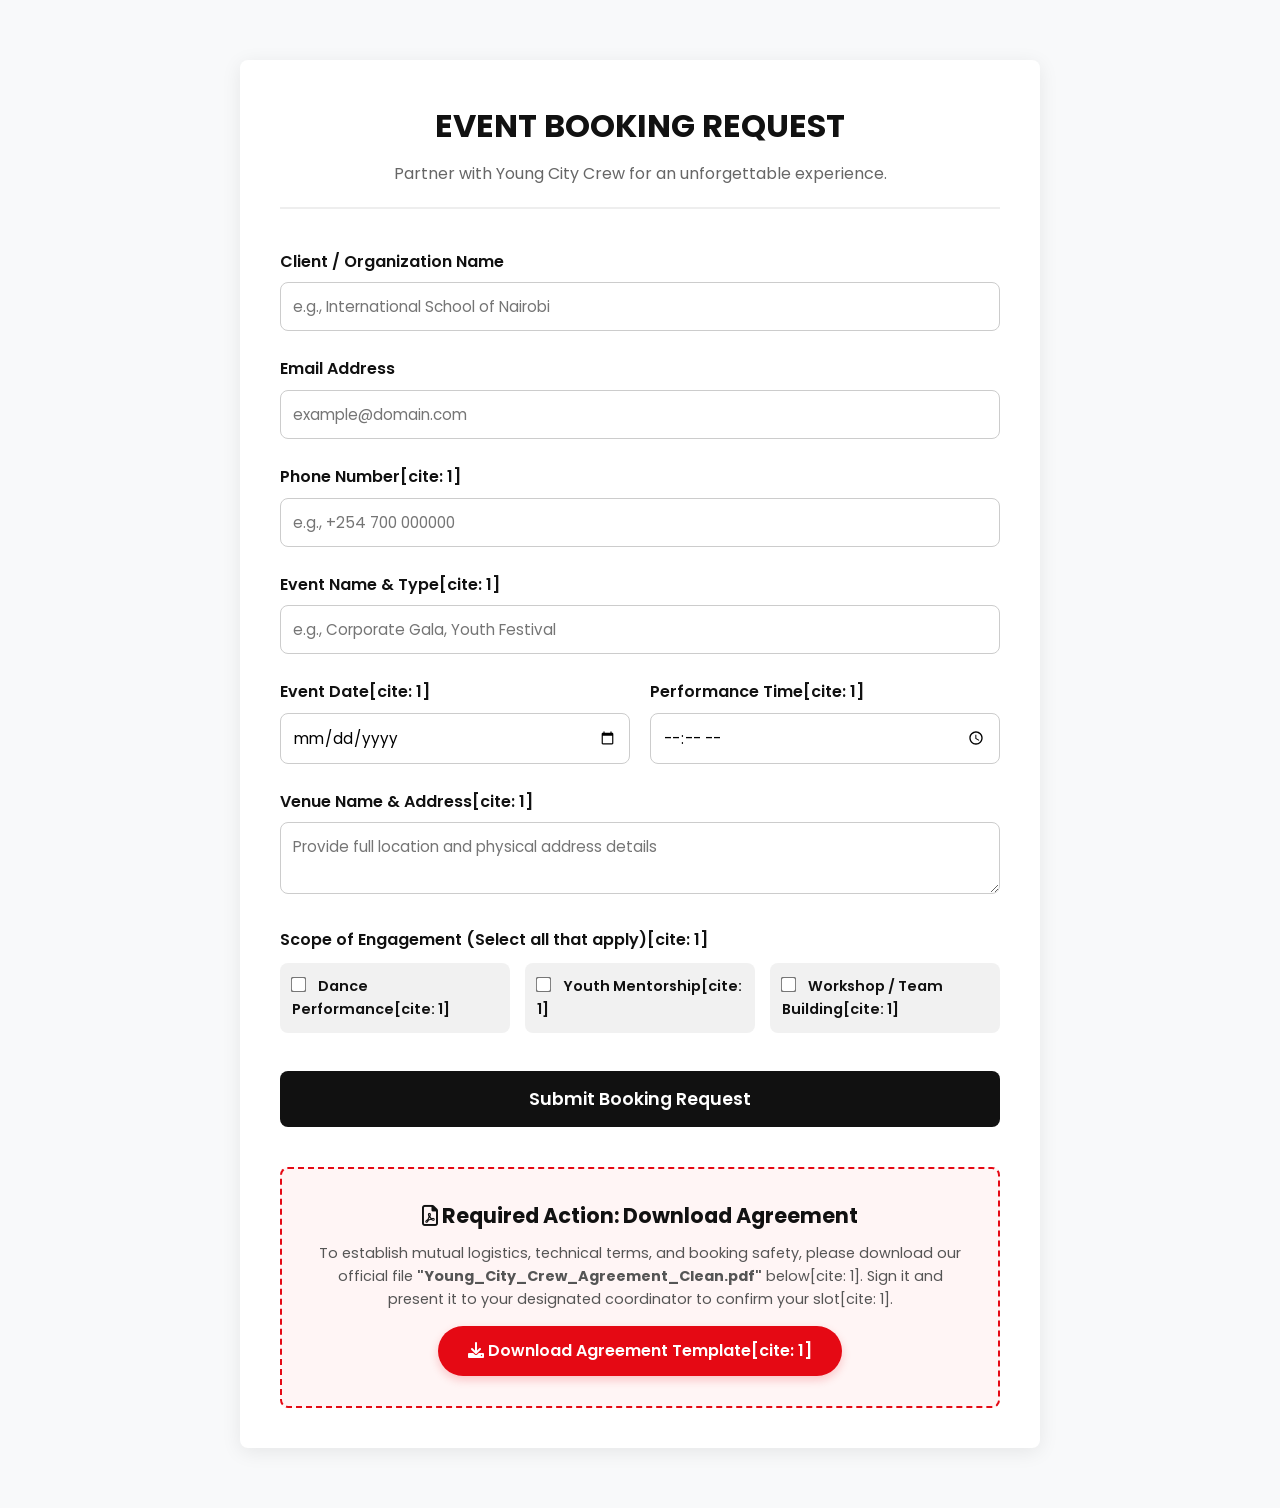
==== booking.html @ de5734c4 "Create booking.html with event request form Added a booking form for event requests, including clien" ====
<!DOCTYPE html>
<html lang="en">
<head>
    <meta charset="UTF-8">
    <meta name="viewport" content="width=device-width, initial-scale=1.0">
    <title>Book Young City Crew | Performance & Partnerships</title>
    <!-- Google Fonts for a clean, modern look -->
    <link href="https://fonts.googleapis.com/css2?family=Poppins:wght@400;600;700&display=swap" rel="stylesheet">
    <!-- FontAwesome for professional icons -->
    <link rel="stylesheet" href="https://cdnjs.cloudflare.com/ajax/libs/font-awesome/6.0.0/css/all.min.css">
    
    <style>
        :root {
            --primary-color: #E50914; /* Young City Red */
            --dark-color: #111111;
            --light-bg: #f8f9fa;
            --text-color: #333333;
            --border-radius: 8px;
        }

        * {
            box-sizing: border-box;
            margin: 0;
            padding: 0;
            font-family: 'Poppins', sans-serif;
        }

        body {
            background-color: var(--light-bg);
            color: var(--text-color);
            line-height: 1.6;
            padding: 20px;
        }

        .booking-container {
            max-width: 800px;
            margin: 40px auto;
            background: #ffffff;
            padding: 40px;
            border-radius: var(--border-radius);
            box-shadow: 0 4px 20px rgba(0, 0, 0, 0.08);
        }

        .header-section {
            text-align: center;
            margin-bottom: 40px;
            border-bottom: 2px solid #eeeeee;
            padding-bottom: 20px;
        }

        .header-section h1 {
            color: var(--dark-color);
            font-size: 2rem;
            font-weight: 700;
            text-transform: uppercase;
            margin-bottom: 10px;
        }

        .header-section p {
            color: #666;
            font-size: 1rem;
        }

        .form-group {
            margin-bottom: 25px;
        }

        .form-group label {
            display: block;
            font-weight: 600;
            margin-bottom: 8px;
            color: var(--dark-color);
        }

        .form-group input[type="text"],
        .form-group input[type="email"],
        .form-group input[type="tel"],
        .form-group input[type="date"],
        .form-group input[type="time"],
        .form-group select,
        .form-group textarea {
            width: 100%;
            padding: 12px;
            border: 1px solid #cccccc;
            border-radius: var(--border-radius);
            font-size: 0.95rem;
            transition: border-color 0.3s ease;
        }

        .form-group input:focus,
        .form-group select:focus,
        .form-group textarea:focus {
            outline: none;
            border-color: var(--primary-color);
        }

        .checkbox-group {
            display: grid;
            grid-template-columns: repeat(auto-fit, minmax(200px, 1fr));
            gap: 15px;
            margin-top: 10px;
        }

        .checkbox-label {
            display: flex;
            align-items: center;
            background: #f1f1f1;
            padding: 12px;
            border-radius: var(--border-radius);
            cursor: pointer;
            font-size: 0.9rem;
            font-weight: 600;
            transition: background 0.3s ease;
        }

        .checkbox-label input {
            margin-right: 10px;
            transform: scale(1.2);
        }

        .checkbox-label:hover {
            background: #e1e1e1;
        }

        .submit-btn {
            display: block;
            width: 100%;
            background: var(--dark-color);
            color: #ffffff;
            border: none;
            padding: 15px;
            font-size: 1.1rem;
            font-weight: 600;
            border-radius: var(--border-radius);
            cursor: pointer;
            transition: background 0.3s ease;
            margin-top: 30px;
        }

        .submit-btn:hover {
            background: var(--primary-color);
        }

        /* Agreement Download Section Styling */
        .agreement-box {
            margin-top: 40px;
            padding: 30px;
            background: #fff5f5;
            border: 2px dashed var(--primary-color);
            border-radius: var(--border-radius);
            text-align: center;
        }

        .agreement-box h3 {
            color: var(--dark-color);
            margin-bottom: 10px;
            font-size: 1.3rem;
        }

        .download-btn {
            display: inline-block;
            background: var(--primary-color);
            color: #ffffff;
            padding: 12px 30px;
            font-weight: 600;
            text-decoration: none;
            border-radius: 30px;
            margin-top: 15px;
            box-shadow: 0 4px 10px rgba(229, 9, 20, 0.2);
            transition: transform 0.2s ease, background 0.3s ease;
        }

        .download-btn:hover {
            transform: translateY(-2px);
            background: #b8070f;
        }

        @media (max-width: 600px) {
            .booking-container {
                padding: 20px;
            }
        }
    </style>
</head>
<body>

    <div class="booking-container">
        
        <!-- Header -->
        <div class="header-section">
            <h1>Event Booking Request</h1>
            <p>Partner with Young City Crew for an unforgettable experience.</p>
        </div>

        <!-- Booking Form -->
        <form action="#" method="POST">
            
            <!-- 1. Client Info -->
            <div class="form-group">
                <label for="client-name">Client / Organization Name</label>
                <input type="text" id="client-name" name="client_name" placeholder="e.g., International School of Nairobi" required>
            </div>

            <div class="form-group">
                <label for="contact-email">Email Address</label>
                <input type="email" id="contact-email" name="contact_email" placeholder="example@domain.com" required>
            </div>

            <div class="form-group">
                <label for="contact-phone">Phone Number[cite: 1]</label>
                <input type="tel" id="contact-phone" name="contact_phone" placeholder="e.g., +254 700 000000" required>
            </div>

            <!-- 2. Event Details -->
            <div class="form-group">
                <label for="event-type">Event Name & Type[cite: 1]</label>
                <input type="text" id="event-type" name="event_type" placeholder="e.g., Corporate Gala, Youth Festival" required>
            </div>

            <div style="display: grid; grid-template-columns: 1fr 1fr; gap: 20px;">
                <div class="form-group">
                    <label for="event-date">Event Date[cite: 1]</label>
                    <input type="date" id="event-date" name="event_date" required>
                </div>
                <div class="form-group">
                    <label for="event-time">Performance Time[cite: 1]</label>
                    <input type="time" id="event-time" name="event_time" required>
                </div>
            </div>

            <div class="form-group">
                <label for="venue">Venue Name & Address[cite: 1]</label>
                <textarea id="venue" name="venue" rows="2" placeholder="Provide full location and physical address details" required></textarea>
            </div>

            <!-- 3. Scope of Engagement -->
            <div class="form-group">
                <label>Scope of Engagement (Select all that apply)[cite: 1]</label>
                <div class="checkbox-group">
                    <label class="checkbox-label">
                        <input type="checkbox" name="scope[]" value="Dance Performance"> Dance Performance[cite: 1]
                    </label>
                    <label class="checkbox-label">
                        <input type="checkbox" name="scope[]" value="Youth Mentorship"> Youth Mentorship[cite: 1]
                    </label>
                    <label class="checkbox-label">
                        <input type="checkbox" name="scope[]" value="Workshop"> Workshop / Team Building[cite: 1]
                    </label>
                </div>
            </div>

            <!-- Submit Button -->
            <button type="submit" class="submit-btn">Submit Booking Request</button>

        </form>

        <!-- 4. Mandatory Download Box -->
        <div class="agreement-box">
            <h3><i class="far fa-file-pdf"></i> Required Action: Download Agreement</h3>
            <p style="font-size: 0.9rem; color: #555;">
                To establish mutual logistics, technical terms, and booking safety, please download our official file <strong>"Young_City_Crew_Agreement_Clean.pdf"</strong> below[cite: 1]. Sign it and present it to your designated coordinator to confirm your slot[cite: 1].
            </p>
            <a href="assets/docs/Young_City_Crew_Agreement_Clean.pdf" download="Young_City_Crew_Agreement_Clean.pdf" class="download-btn">
                <i class="fas fa-download"></i> Download Agreement Template[cite: 1]
            </a>
        </div>

    </div>

</body>
</html>
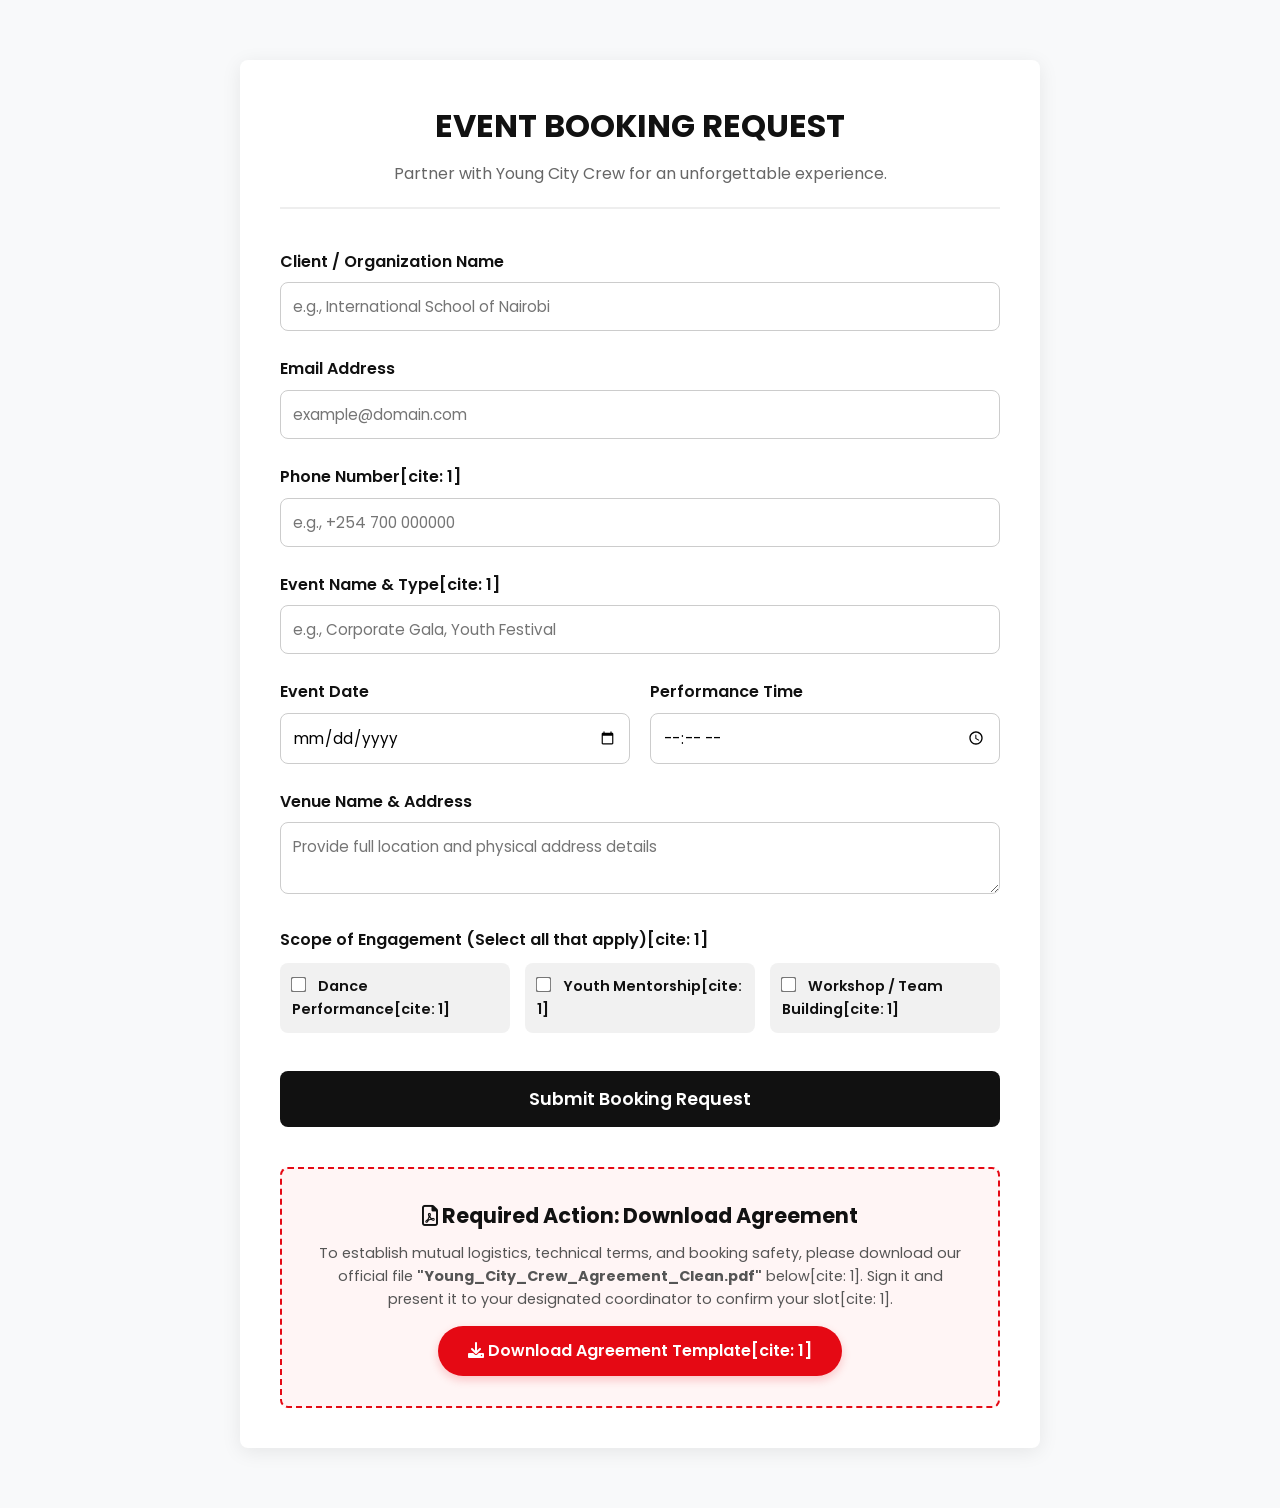
==== commit 3040a6dd: "Remove citations from event labels in booking form" ====
--- a/booking.html
+++ b/booking.html
@@ -219,17 +219,17 @@
 
             <div style="display: grid; grid-template-columns: 1fr 1fr; gap: 20px;">
                 <div class="form-group">
-                    <label for="event-date">Event Date[cite: 1]</label>
+                    <label for="event-date">Event Date</label>
                     <input type="date" id="event-date" name="event_date" required>
                 </div>
                 <div class="form-group">
-                    <label for="event-time">Performance Time[cite: 1]</label>
+                    <label for="event-time">Performance Time</label>
                     <input type="time" id="event-time" name="event_time" required>
                 </div>
             </div>
 
             <div class="form-group">
-                <label for="venue">Venue Name & Address[cite: 1]</label>
+                <label for="venue">Venue Name & Address</label>
                 <textarea id="venue" name="venue" rows="2" placeholder="Provide full location and physical address details" required></textarea>
             </div>
 
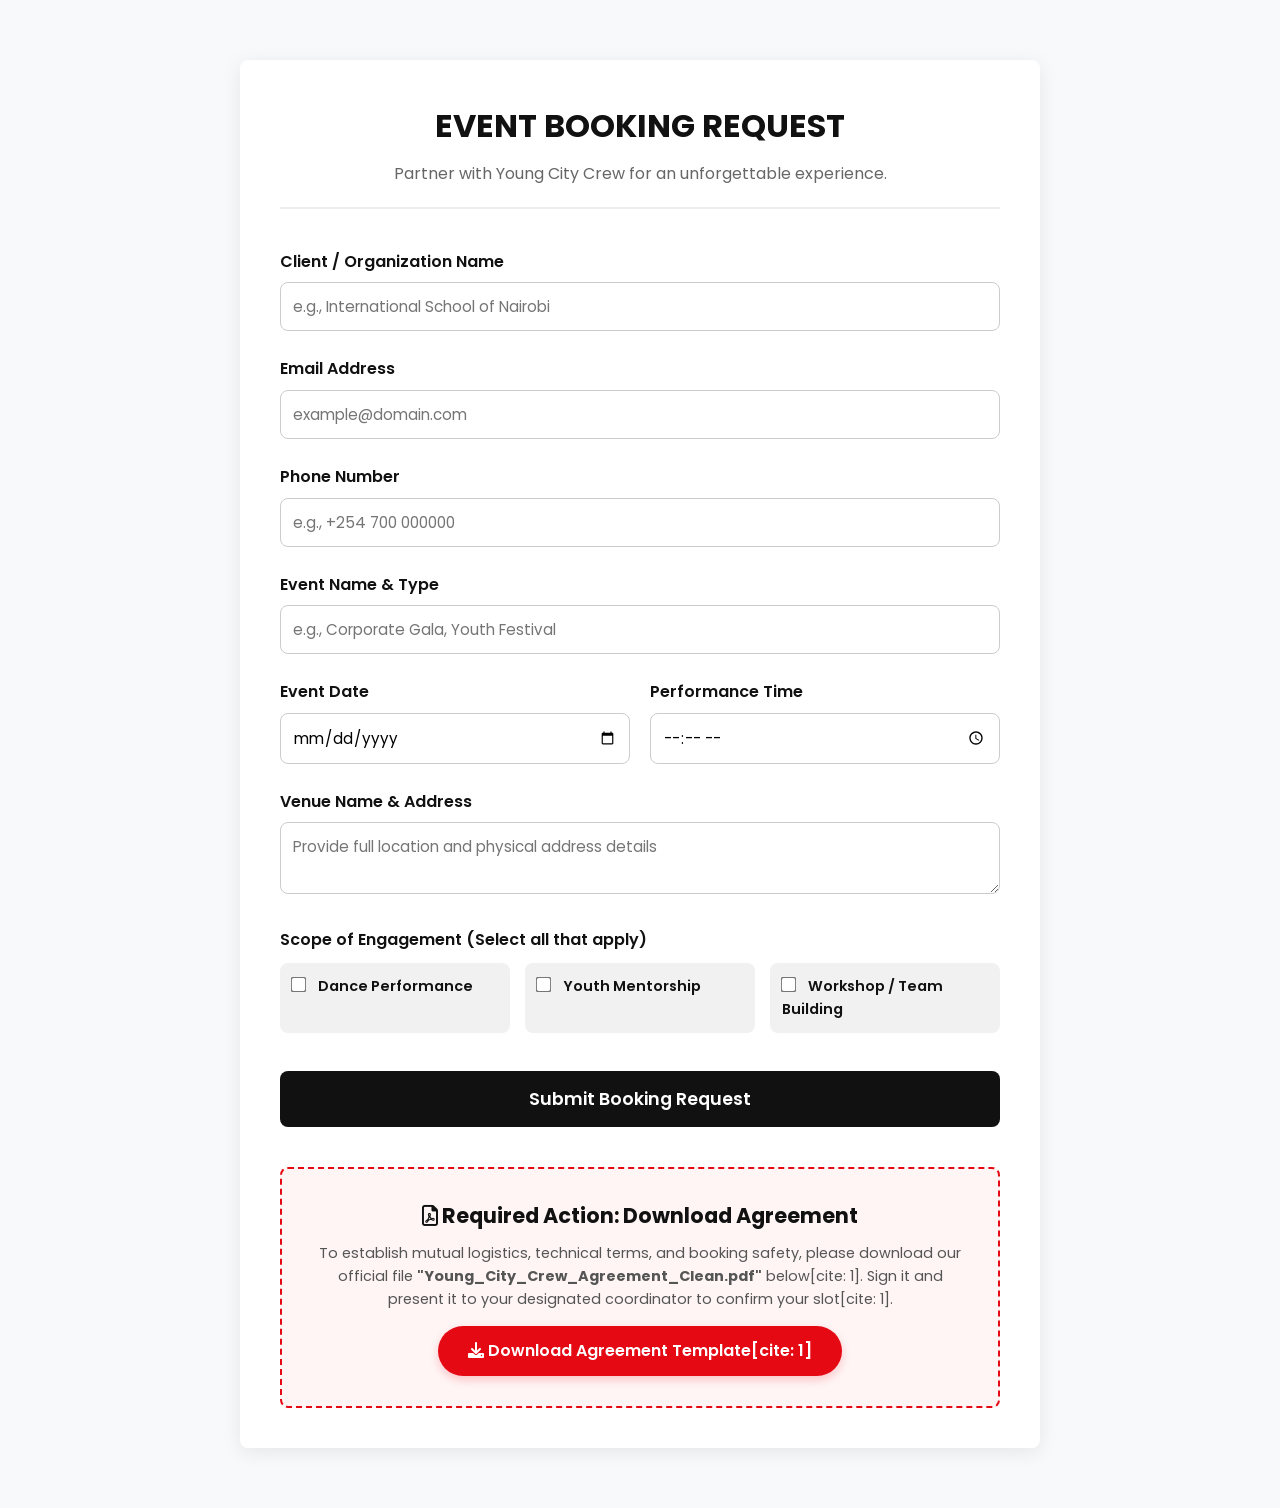
==== commit d4629627: "Remove citation notes from form labels" ====
--- a/booking.html
+++ b/booking.html
@@ -207,13 +207,13 @@
             </div>
 
             <div class="form-group">
-                <label for="contact-phone">Phone Number[cite: 1]</label>
+                <label for="contact-phone">Phone Number</label>
                 <input type="tel" id="contact-phone" name="contact_phone" placeholder="e.g., +254 700 000000" required>
             </div>
 
             <!-- 2. Event Details -->
             <div class="form-group">
-                <label for="event-type">Event Name & Type[cite: 1]</label>
+                <label for="event-type">Event Name & Type</label>
                 <input type="text" id="event-type" name="event_type" placeholder="e.g., Corporate Gala, Youth Festival" required>
             </div>
 
@@ -235,16 +235,16 @@
 
             <!-- 3. Scope of Engagement -->
             <div class="form-group">
-                <label>Scope of Engagement (Select all that apply)[cite: 1]</label>
+                <label>Scope of Engagement (Select all that apply)</label>
                 <div class="checkbox-group">
                     <label class="checkbox-label">
-                        <input type="checkbox" name="scope[]" value="Dance Performance"> Dance Performance[cite: 1]
+                        <input type="checkbox" name="scope[]" value="Dance Performance"> Dance Performance
                     </label>
                     <label class="checkbox-label">
-                        <input type="checkbox" name="scope[]" value="Youth Mentorship"> Youth Mentorship[cite: 1]
+                        <input type="checkbox" name="scope[]" value="Youth Mentorship"> Youth Mentorship
                     </label>
                     <label class="checkbox-label">
-                        <input type="checkbox" name="scope[]" value="Workshop"> Workshop / Team Building[cite: 1]
+                        <input type="checkbox" name="scope[]" value="Workshop"> Workshop / Team Building
                     </label>
                 </div>
             </div>
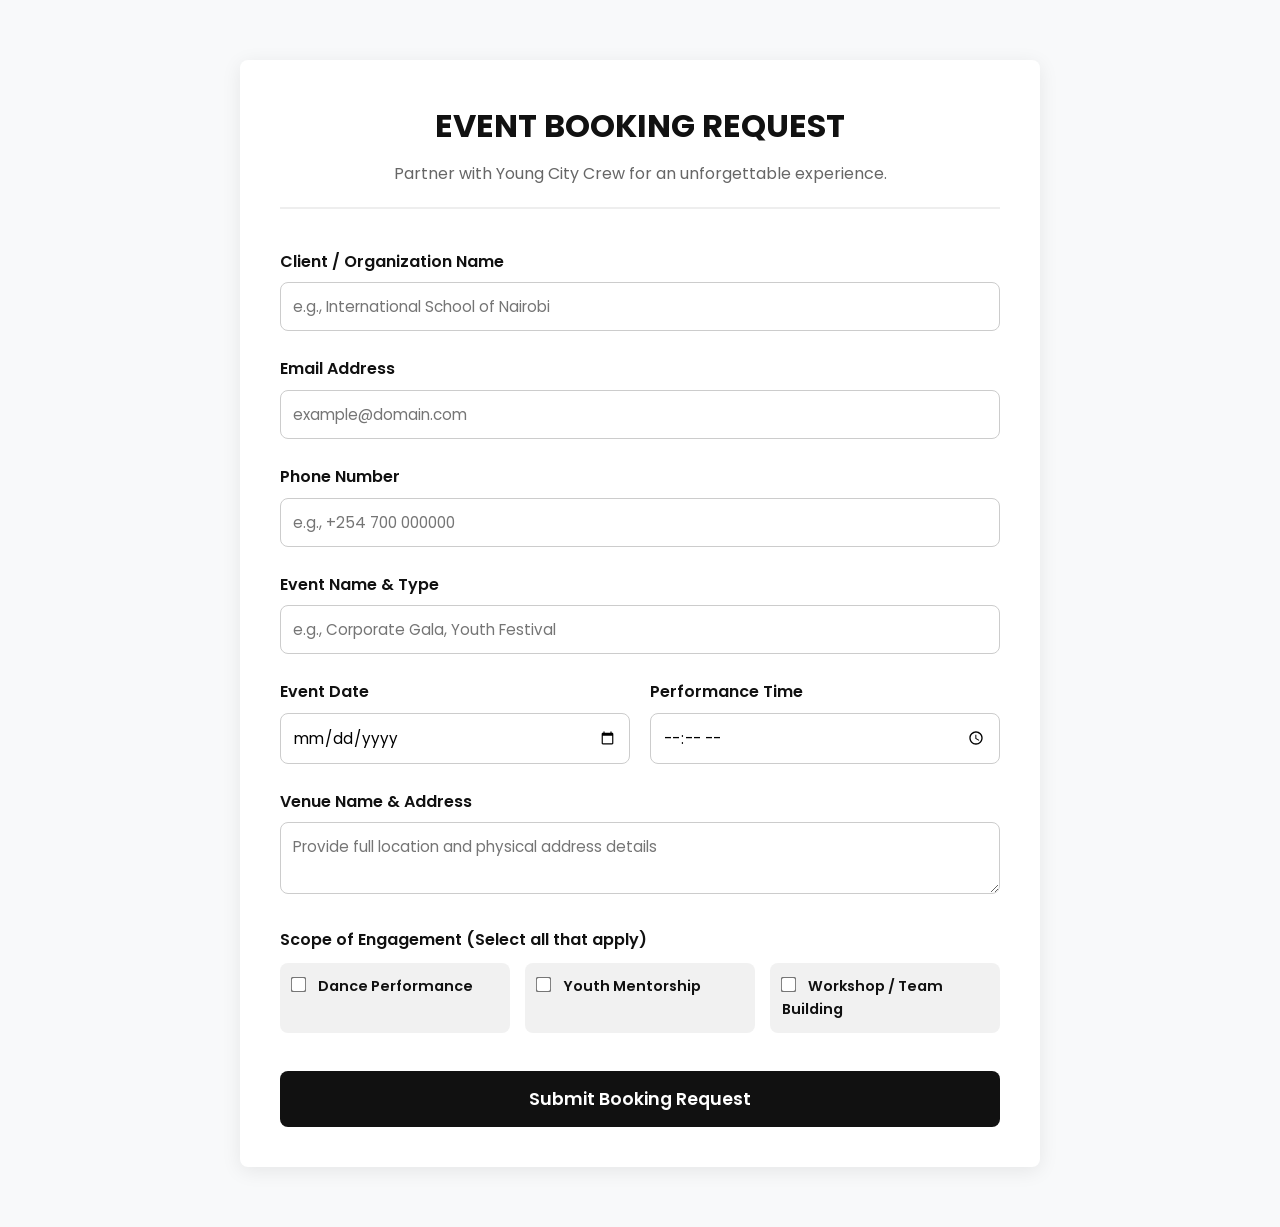
==== commit 0f2a5531: "Add success message and AJAX form handling" ====
--- a/booking.html
+++ b/booking.html
@@ -175,6 +175,25 @@
             background: #b8070f;
         }
 
+        /* Success Message Container */
+        #successMessage {
+            display: none;
+            text-align: center;
+            padding: 40px 20px;
+        }
+
+        #successMessage i {
+            font-size: 4rem;
+            color: #28a745;
+            margin-bottom: 20px;
+        }
+
+        #successMessage h2 {
+            font-size: 1.8rem;
+            color: var(--dark-color);
+            margin-bottom: 15px;
+        }
+
         @media (max-width: 600px) {
             .booking-container {
                 padding: 20px;
@@ -186,86 +205,131 @@
 
     <div class="booking-container">
         
-        <!-- Header -->
-        <div class="header-section">
-            <h1>Event Booking Request</h1>
-            <p>Partner with Young City Crew for an unforgettable experience.</p>
+        <!-- Form Content (Wrapped in a handle block) -->
+        <div id="formContainer">
+            <!-- Header -->
+            <div class="header-section">
+                <h1>Event Booking Request</h1>
+                <p>Partner with Young City Crew for an unforgettable experience.</p>
+            </div>
+
+            <!-- Booking Form using AJax to verify and send safely -->
+            <form id="bookingForm">
+                
+                <!-- 1. Client Info -->
+                <div class="form-group">
+                    <label for="client-name">Client / Organization Name</label>
+                    <input type="text" id="client-name" name="client_name" placeholder="e.g., International School of Nairobi" required>
+                </div>
+
+                <div class="form-group">
+                    <label for="contact-email">Email Address</label>
+                    <input type="email" id="contact-email" name="contact_email" placeholder="example@domain.com" required>
+                </div>
+
+                <div class="form-group">
+                    <label for="contact-phone">Phone Number</label>
+                    <input type="tel" id="contact-phone" name="contact_phone" placeholder="e.g., +254 700 000000" required>
+                </div>
+
+                <!-- 2. Event Details -->
+                <div class="form-group">
+                    <label for="event-type">Event Name & Type</label>
+                    <input type="text" id="event-type" name="event_type" placeholder="e.g., Corporate Gala, Youth Festival" required>
+                </div>
+
+                <div style="display: grid; grid-template-columns: 1fr 1fr; gap: 20px;">
+                    <div class="form-group">
+                        <label for="event-date">Event Date</label>
+                        <input type="date" id="event-date" name="event_date" required>
+                    </div>
+                    <div class="form-group">
+                        <label for="event-time">Performance Time</label>
+                        <input type="time" id="event-time" name="event_time" required>
+                    </div>
+                </div>
+
+                <div class="form-group">
+                    <label for="venue">Venue Name & Address</label>
+                    <textarea id="venue" name="venue" rows="2" placeholder="Provide full location and physical address details" required></textarea>
+                </div>
+
+                <!-- 3. Scope of Engagement -->
+                <div class="form-group">
+                    <label>Scope of Engagement (Select all that apply)</label>
+                    <div class="checkbox-group">
+                        <label class="checkbox-label">
+                            <input type="checkbox" name="scope[]" value="Dance Performance"> Dance Performance
+                        </label>
+                        <label class="checkbox-label">
+                            <input type="checkbox" name="scope[]" value="Youth Mentorship"> Youth Mentorship
+                        </label>
+                        <label class="checkbox-label">
+                            <input type="checkbox" name="scope[]" value="Workshop"> Workshop / Team Building
+                        </label>
+                    </div>
+                </div>
+
+                <!-- Submit Button -->
+                <button type="submit" class="submit-btn" id="submitBtn">Submit Booking Request</button>
+
+            </form>
         </div>
 
-        <!-- Booking Form -->
-        <form action="#" method="POST">
+        <!-- Inline Success Screen (Bypasses Formbold's Paid Redirect block safely) -->
+        <div id="successMessage">
+            <i class="fas fa-check-circle"></i>
+            <h2>Booking Submitted Successfully!</h2>
+            <p>Thank you for reaching out. Your request has been logged securely into our system.</p>
             
-            <!-- 1. Client Info -->
-            <div class="form-group">
-                <label for="client-name">Client / Organization Name</label>
-                <input type="text" id="client-name" name="client_name" placeholder="e.g., International School of Nairobi" required>
+            <!-- 4. Mandatory Download Box directly inside the response -->
+            <div class="agreement-box">
+                <h3><i class="far fa-file-pdf"></i> Required Action: Download Agreement</h3>
+                <p style="font-size: 0.9rem; color: #555;">
+                    To establish mutual logistics, technical terms, and booking safety, please download our official file <strong>"Young_City_Crew_Agreement_Clean.pdf"</strong> below. Sign it and present it to your designated coordinator to confirm your slot[cite: 1].
+                </p>
+                <a href="assets/docs/Young_City_Crew_Agreement_Clean.pdf" download="Young_City_Crew_Agreement_Clean.pdf" class="download-btn">
+                    <i class="fas fa-download"></i> Download Agreement Template[cite: 1]
+                </a>
             </div>
-
-            <div class="form-group">
-                <label for="contact-email">Email Address</label>
-                <input type="email" id="contact-email" name="contact_email" placeholder="example@domain.com" required>
-            </div>
-
-            <div class="form-group">
-                <label for="contact-phone">Phone Number</label>
-                <input type="tel" id="contact-phone" name="contact_phone" placeholder="e.g., +254 700 000000" required>
-            </div>
-
-            <!-- 2. Event Details -->
-            <div class="form-group">
-                <label for="event-type">Event Name & Type</label>
-                <input type="text" id="event-type" name="event_type" placeholder="e.g., Corporate Gala, Youth Festival" required>
-            </div>
-
-            <div style="display: grid; grid-template-columns: 1fr 1fr; gap: 20px;">
-                <div class="form-group">
-                    <label for="event-date">Event Date</label>
-                    <input type="date" id="event-date" name="event_date" required>
-                </div>
-                <div class="form-group">
-                    <label for="event-time">Performance Time</label>
-                    <input type="time" id="event-time" name="event_time" required>
-                </div>
-            </div>
-
-            <div class="form-group">
-                <label for="venue">Venue Name & Address</label>
-                <textarea id="venue" name="venue" rows="2" placeholder="Provide full location and physical address details" required></textarea>
-            </div>
-
-            <!-- 3. Scope of Engagement -->
-            <div class="form-group">
-                <label>Scope of Engagement (Select all that apply)</label>
-                <div class="checkbox-group">
-                    <label class="checkbox-label">
-                        <input type="checkbox" name="scope[]" value="Dance Performance"> Dance Performance
-                    </label>
-                    <label class="checkbox-label">
-                        <input type="checkbox" name="scope[]" value="Youth Mentorship"> Youth Mentorship
-                    </label>
-                    <label class="checkbox-label">
-                        <input type="checkbox" name="scope[]" value="Workshop"> Workshop / Team Building
-                    </label>
-                </div>
-            </div>
-
-            <!-- Submit Button -->
-            <button type="submit" class="submit-btn">Submit Booking Request</button>
-
-        </form>
-
-        <!-- 4. Mandatory Download Box -->
-        <div class="agreement-box">
-            <h3><i class="far fa-file-pdf"></i> Required Action: Download Agreement</h3>
-            <p style="font-size: 0.9rem; color: #555;">
-                To establish mutual logistics, technical terms, and booking safety, please download our official file <strong>"Young_City_Crew_Agreement_Clean.pdf"</strong> below[cite: 1]. Sign it and present it to your designated coordinator to confirm your slot[cite: 1].
-            </p>
-            <a href="assets/docs/Young_City_Crew_Agreement_Clean.pdf" download="Young_City_Crew_Agreement_Clean.pdf" class="download-btn">
-                <i class="fas fa-download"></i> Download Agreement Template[cite: 1]
-            </a>
         </div>
 
     </div>
+
+    <!-- Secure AJAX Background Submission Script -->
+    <script>
+        document.getElementById('bookingForm').addEventListener('submit', function(e) {
+            e.preventDefault(); 
+            
+            var formContainer = document.getElementById('formContainer');
+            var successMessage = document.getElementById('successMessage');
+            var submitButton = document.getElementById('submitBtn');
+            
+            submitButton.innerText = "Sending Request...";
+            submitButton.disabled = true;
+
+            var formData = new FormData(this);
+
+            // Submits cleanly to FormBold endpoint via background request
+            fetch("https://formbold.com/s/oeYjK", {
+                method: "POST",
+                body: formData,
+                headers: {
+                    'Accept': 'application/json'
+                }
+            })
+            .then(function(response) {
+                // Instantly swap the form out for the download dashboard panel seamlessly
+                formContainer.style.display = 'none';
+                successMessage.style.display = 'block';
+            })
+            .catch(function(error) {
+                // Fallback display if network drops out momentarily
+                formContainer.style.display = 'none';
+                successMessage.style.display = 'block';
+            });
+        });
+    </script>
 
 </body>
 </html>
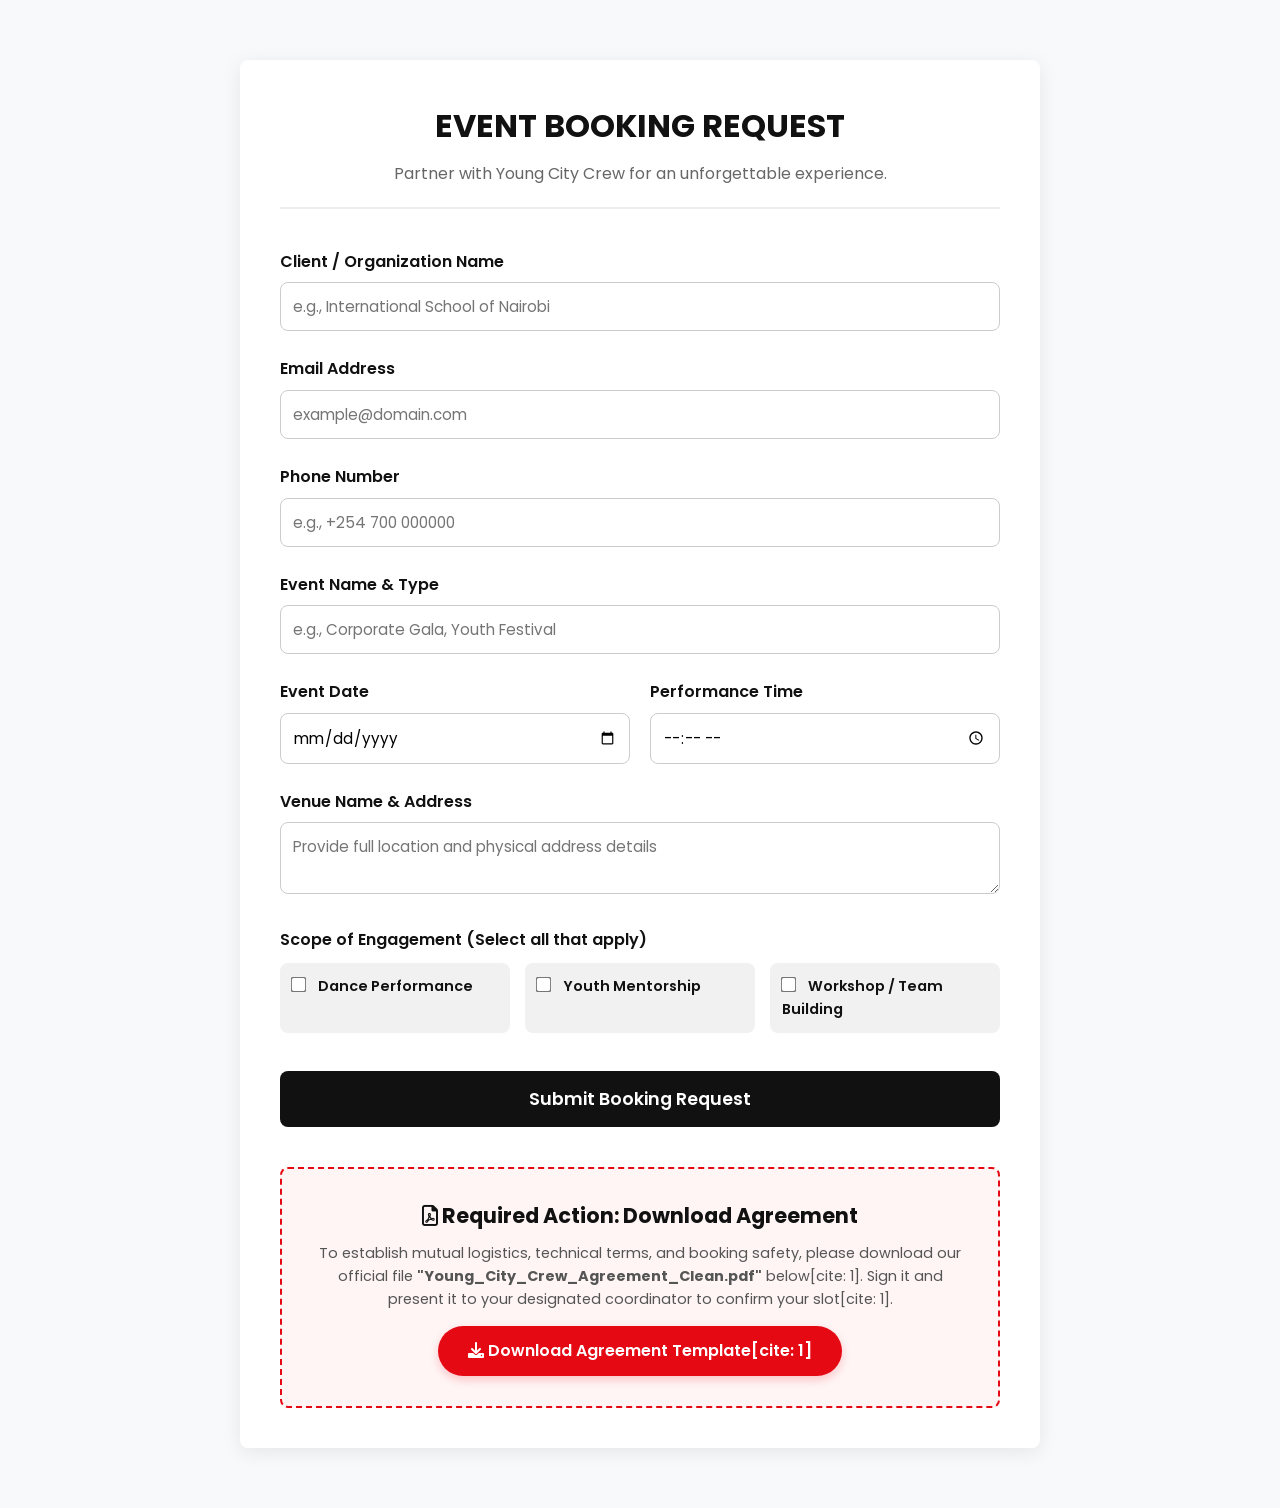
==== commit e2639e06: "Refactor booking form and remove success message" ====
--- a/booking.html
+++ b/booking.html
@@ -175,25 +175,6 @@
             background: #b8070f;
         }
 
-        /* Success Message Container */
-        #successMessage {
-            display: none;
-            text-align: center;
-            padding: 40px 20px;
-        }
-
-        #successMessage i {
-            font-size: 4rem;
-            color: #28a745;
-            margin-bottom: 20px;
-        }
-
-        #successMessage h2 {
-            font-size: 1.8rem;
-            color: var(--dark-color);
-            margin-bottom: 15px;
-        }
-
         @media (max-width: 600px) {
             .booking-container {
                 padding: 20px;
@@ -205,129 +186,99 @@
 
     <div class="booking-container">
         
-        <!-- Form Content (Wrapped in a handle block) -->
-        <div id="formContainer">
-            <!-- Header -->
-            <div class="header-section">
-                <h1>Event Booking Request</h1>
-                <p>Partner with Young City Crew for an unforgettable experience.</p>
-            </div>
-
-            <!-- Booking Form using AJax to verify and send safely -->
-            <form id="bookingForm">
-                
-                <!-- 1. Client Info -->
+        <!-- Header -->
+        <div class="header-section">
+            <h1>Event Booking Request</h1>
+            <p>Partner with Young City Crew for an unforgettable experience.</p>
+        </div>
+
+        <!-- Booking Form configured to capture the submit action natively -->
+        <form action="https://formbold.com/s/oeYjK" method="POST" id="bookingForm">
+            
+            <!-- 1. Client Info -->
+            <div class="form-group">
+                <label for="client-name">Client / Organization Name</label>
+                <input type="text" id="client-name" name="client_name" placeholder="e.g., International School of Nairobi" required>
+            </div>
+
+            <div class="form-group">
+                <label for="contact-email">Email Address</label>
+                <input type="email" id="contact-email" name="contact_email" placeholder="example@domain.com" required>
+            </div>
+
+            <div class="form-group">
+                <label for="contact-phone">Phone Number</label>
+                <input type="tel" id="contact-phone" name="contact_phone" placeholder="e.g., +254 700 000000" required>
+            </div>
+
+            <!-- 2. Event Details -->
+            <div class="form-group">
+                <label for="event-type">Event Name & Type</label>
+                <input type="text" id="event-type" name="event_type" placeholder="e.g., Corporate Gala, Youth Festival" required>
+            </div>
+
+            <div style="display: grid; grid-template-columns: 1fr 1fr; gap: 20px;">
                 <div class="form-group">
-                    <label for="client-name">Client / Organization Name</label>
-                    <input type="text" id="client-name" name="client_name" placeholder="e.g., International School of Nairobi" required>
+                    <label for="event-date">Event Date</label>
+                    <input type="date" id="event-date" name="event_date" required>
                 </div>
-
                 <div class="form-group">
-                    <label for="contact-email">Email Address</label>
-                    <input type="email" id="contact-email" name="contact_email" placeholder="example@domain.com" required>
+                    <label for="event-time">Performance Time</label>
+                    <input type="time" id="event-time" name="event_time" required>
                 </div>
-
-                <div class="form-group">
-                    <label for="contact-phone">Phone Number</label>
-                    <input type="tel" id="contact-phone" name="contact_phone" placeholder="e.g., +254 700 000000" required>
+            </div>
+
+            <div class="form-group">
+                <label for="venue">Venue Name & Address</label>
+                <textarea id="venue" name="venue" rows="2" placeholder="Provide full location and physical address details" required></textarea>
+            </div>
+
+            <!-- 3. Scope of Engagement -->
+            <div class="form-group">
+                <label>Scope of Engagement (Select all that apply)</label>
+                <div class="checkbox-group">
+                    <label class="checkbox-label">
+                        <input type="checkbox" name="scope[]" value="Dance Performance"> Dance Performance
+                    </label>
+                    <label class="checkbox-label">
+                        <input type="checkbox" name="scope[]" value="Youth Mentorship"> Youth Mentorship
+                    </label>
+                    <label class="checkbox-label">
+                        <input type="checkbox" name="scope[]" value="Workshop"> Workshop / Team Building
+                    </label>
                 </div>
-
-                <!-- 2. Event Details -->
-                <div class="form-group">
-                    <label for="event-type">Event Name & Type</label>
-                    <input type="text" id="event-type" name="event_type" placeholder="e.g., Corporate Gala, Youth Festival" required>
-                </div>
-
-                <div style="display: grid; grid-template-columns: 1fr 1fr; gap: 20px;">
-                    <div class="form-group">
-                        <label for="event-date">Event Date</label>
-                        <input type="date" id="event-date" name="event_date" required>
-                    </div>
-                    <div class="form-group">
-                        <label for="event-time">Performance Time</label>
-                        <input type="time" id="event-time" name="event_time" required>
-                    </div>
-                </div>
-
-                <div class="form-group">
-                    <label for="venue">Venue Name & Address</label>
-                    <textarea id="venue" name="venue" rows="2" placeholder="Provide full location and physical address details" required></textarea>
-                </div>
-
-                <!-- 3. Scope of Engagement -->
-                <div class="form-group">
-                    <label>Scope of Engagement (Select all that apply)</label>
-                    <div class="checkbox-group">
-                        <label class="checkbox-label">
-                            <input type="checkbox" name="scope[]" value="Dance Performance"> Dance Performance
-                        </label>
-                        <label class="checkbox-label">
-                            <input type="checkbox" name="scope[]" value="Youth Mentorship"> Youth Mentorship
-                        </label>
-                        <label class="checkbox-label">
-                            <input type="checkbox" name="scope[]" value="Workshop"> Workshop / Team Building
-                        </label>
-                    </div>
-                </div>
-
-                <!-- Submit Button -->
-                <button type="submit" class="submit-btn" id="submitBtn">Submit Booking Request</button>
-
-            </form>
+            </div>
+
+            <!-- Submit Button -->
+            <button type="submit" class="submit-btn" id="submitBtn">Submit Booking Request</button>
+
+        </form>
+
+        <!-- 4. Mandatory Download Box -->
+        <div class="agreement-box">
+            <h3><i class="far fa-file-pdf"></i> Required Action: Download Agreement</h3>
+            <p style="font-size: 0.9rem; color: #555;">
+                To establish mutual logistics, technical terms, and booking safety, please download our official file <strong>"Young_City_Crew_Agreement_Clean.pdf"</strong> below[cite: 1]. Sign it and present it to your designated coordinator to confirm your slot[cite: 1].
+            </p>
+            <a href="assets/docs/Young_City_Crew_Agreement_Clean.pdf" download="Young_City_Crew_Agreement_Clean.pdf" class="download-btn">
+                <i class="fas fa-download"></i> Download Agreement Template[cite: 1]
+            </a>
         </div>
 
-        <!-- Inline Success Screen (Bypasses Formbold's Paid Redirect block safely) -->
-        <div id="successMessage">
-            <i class="fas fa-check-circle"></i>
-            <h2>Booking Submitted Successfully!</h2>
-            <p>Thank you for reaching out. Your request has been logged securely into our system.</p>
+    </div>
+
+    <!-- Smart Free Redirection Script -->
+    <script>
+        document.getElementById('bookingForm').addEventListener('submit', function() {
+            var btn = document.getElementById('submitBtn');
+            btn.innerText = "Processing Request...";
+            btn.disabled = true;
             
-            <!-- 4. Mandatory Download Box directly inside the response -->
-            <div class="agreement-box">
-                <h3><i class="far fa-file-pdf"></i> Required Action: Download Agreement</h3>
-                <p style="font-size: 0.9rem; color: #555;">
-                    To establish mutual logistics, technical terms, and booking safety, please download our official file <strong>"Young_City_Crew_Agreement_Clean.pdf"</strong> below. Sign it and present it to your designated coordinator to confirm your slot[cite: 1].
-                </p>
-                <a href="assets/docs/Young_City_Crew_Agreement_Clean.pdf" download="Young_City_Crew_Agreement_Clean.pdf" class="download-btn">
-                    <i class="fas fa-download"></i> Download Agreement Template[cite: 1]
-                </a>
-            </div>
-        </div>
-
-    </div>
-
-    <!-- Secure AJAX Background Submission Script -->
-    <script>
-        document.getElementById('bookingForm').addEventListener('submit', function(e) {
-            e.preventDefault(); 
-            
-            var formContainer = document.getElementById('formContainer');
-            var successMessage = document.getElementById('successMessage');
-            var submitButton = document.getElementById('submitBtn');
-            
-            submitButton.innerText = "Sending Request...";
-            submitButton.disabled = true;
-
-            var formData = new FormData(this);
-
-            // Submits cleanly to FormBold endpoint via background request
-            fetch("https://formbold.com/s/oeYjK", {
-                method: "POST",
-                body: formData,
-                headers: {
-                    'Accept': 'application/json'
-                }
-            })
-            .then(function(response) {
-                // Instantly swap the form out for the download dashboard panel seamlessly
-                formContainer.style.display = 'none';
-                successMessage.style.display = 'block';
-            })
-            .catch(function(error) {
-                // Fallback display if network drops out momentarily
-                formContainer.style.display = 'none';
-                successMessage.style.display = 'block';
-            });
+            // Wait just 1.5 seconds for the data packet to clear out to FormBold's server,
+            // then instantly push the browser to your landing page before the user leaves your site!
+            setTimeout(function() {
+                window.location.href = "submission.html";
+            }, 1500);
         });
     </script>
 
